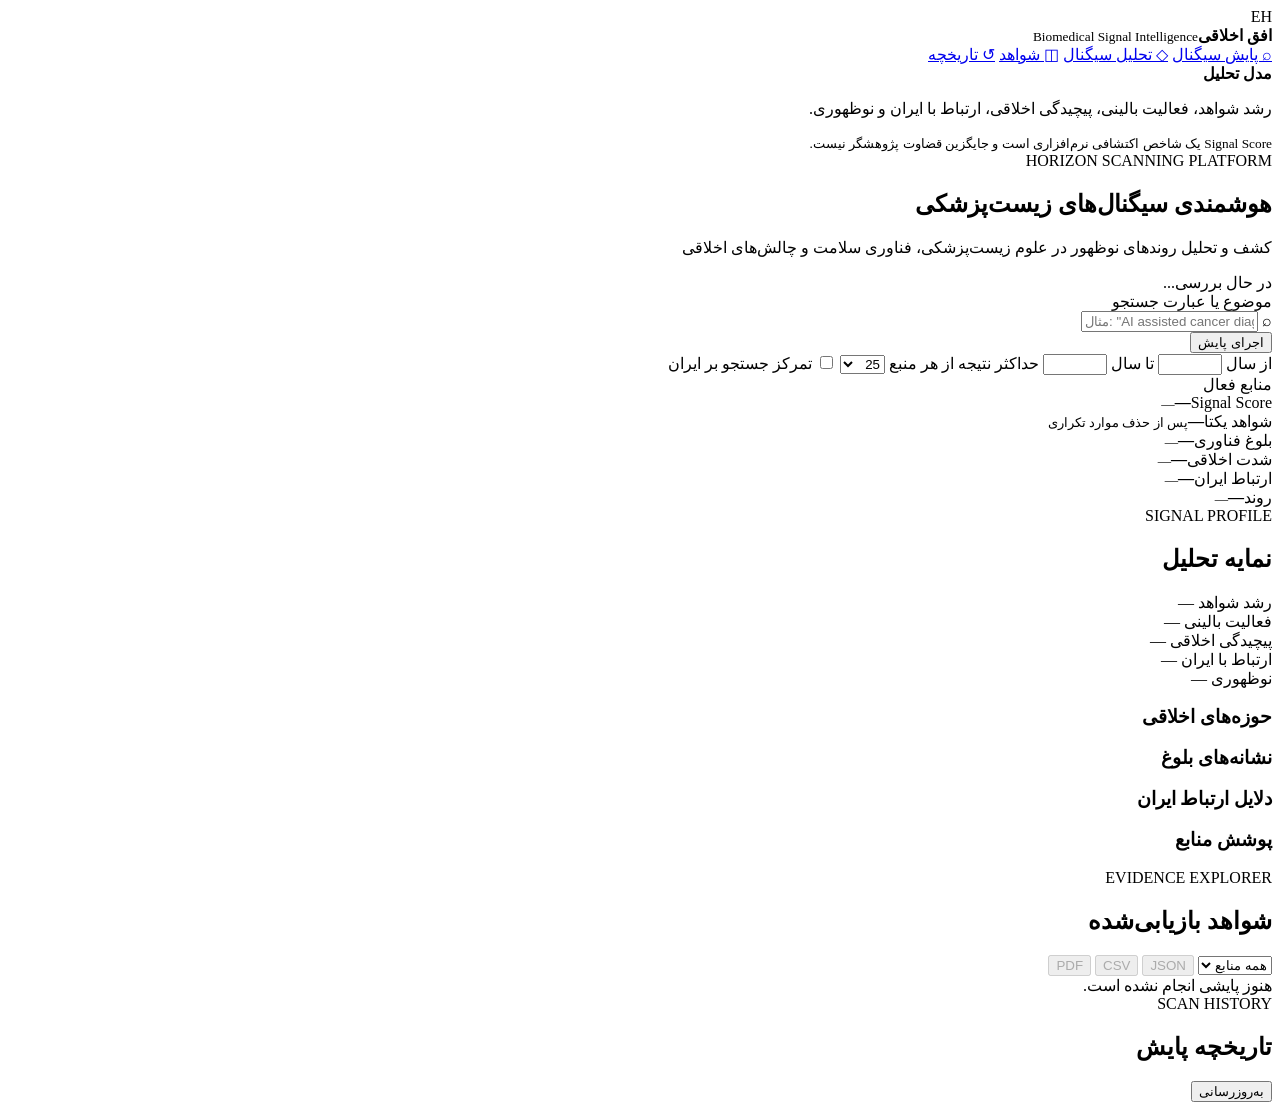
==== frontend/index.html @ 9fa554d2 "Add AdvancedSignalIntake full-stack app and GitHub Pages deployment" ====
<!doctype html>
<html lang="fa" dir="rtl">
<head>
<meta charset="utf-8">
<meta name="viewport" content="width=device-width,initial-scale=1">
<title>افق اخلاقی - Biomedical Signal Intelligence</title>
<link rel="stylesheet" href="/styles.css">
</head>
<body>
<div class="shell">
  <aside class="sidebar">
    <div class="brand"><span>EH</span><div><b>افق اخلاقی</b><small>Biomedical Signal Intelligence</small></div></div>
    <nav>
      <a href="#scan" class="active">⌕ پایش سیگنال</a>
      <a href="#overview">◇ تحلیل سیگنال</a>
      <a href="#evidence">◫ شواهد</a>
      <a href="#history">↺ تاریخچه</a>
    </nav>
    <div class="method">
      <strong>مدل تحلیل</strong>
      <p>رشد شواهد، فعالیت بالینی، پیچیدگی اخلاقی، ارتباط با ایران و نوظهوری.</p>
      <small>Signal Score یک شاخص اکتشافی نرم‌افزاری است و جایگزین قضاوت پژوهشگر نیست.</small>
    </div>
  </aside>

  <main>
    <section id="scan" class="hero-search">
      <div class="hero-overlay"></div>

      <div class="hero-content">
        <div class="hero-heading">
          <div>
            <span class="eyebrow hero-eyebrow">HORIZON SCANNING PLATFORM</span>
            <h1>هوشمندی سیگنال‌های زیست‌پزشکی</h1>
            <p>
              کشف و تحلیل روندهای نوظهور در علوم زیست‌پزشکی، فناوری سلامت و چالش‌های اخلاقی
            </p>
          </div>
          <div id="health" class="health hero-health">در حال بررسی...</div>
        </div>

        <div class="hero-search-card">
          <div class="hero-search-main">
            <label class="query-field hero-query">
              <span>موضوع یا عبارت جستجو</span>
              <div class="query-input-wrap">
                <span class="search-symbol">⌕</span>
                <input id="query" dir="ltr" placeholder='مثال: "AI assisted cancer diagnosis"'>
              </div>
            </label>

            <button id="runBtn" class="primary hero-run">اجرای پایش</button>
          </div>

          <div class="hero-options">
            <label>از سال
              <input id="fromYear" type="number" min="1900" max="2100">
            </label>

            <label>تا سال
              <input id="toYear" type="number" min="1900" max="2100">
            </label>

            <label>حداکثر نتیجه از هر منبع
              <select id="maxResults">
                <option>10</option>
                <option selected>25</option>
                <option>50</option>
                <option>100</option>
              </select>
            </label>

            <label class="iran-check hero-iran">
              <input id="iranFocus" type="checkbox">
              <span>تمرکز جستجو بر ایران</span>
            </label>
          </div>

          <div class="hero-sources">
            <div class="source-title">منابع فعال</div>
            <div id="sourceChecks" class="source-checks"></div>
          </div>
        </div>
      </div>
    </section>

    <section id="overview" class="metric-grid">
      <article><span>Signal Score</span><strong id="score">—</strong><small id="priority">—</small></article>
      <article><span>شواهد یکتا</span><strong id="evidenceCount">—</strong><small>پس از حذف موارد تکراری</small></article>
      <article><span>بلوغ فناوری</span><strong id="maturity">—</strong><small id="maturityScore">—</small></article>
      <article><span>شدت اخلاقی</span><strong id="ethics">—</strong><small id="ethicsScore">—</small></article>
      <article><span>ارتباط ایران</span><strong id="iran">—</strong><small id="iranScore">—</small></article>
      <article><span>روند</span><strong id="trend">—</strong><small id="trendDetail">—</small></article>
    </section>

    <section class="panel">
      <div class="section-head">
        <div><span class="eyebrow">SIGNAL PROFILE</span><h2>نمایه تحلیل</h2></div>
      </div>
      <div class="bars">
        <div><label>رشد شواهد <span id="barTrendText">—</span></label><i><b id="barTrend"></b></i></div>
        <div><label>فعالیت بالینی <span id="barClinicalText">—</span></label><i><b id="barClinical"></b></i></div>
        <div><label>پیچیدگی اخلاقی <span id="barEthicsText">—</span></label><i><b id="barEthics"></b></i></div>
        <div><label>ارتباط با ایران <span id="barIranText">—</span></label><i><b id="barIran"></b></i></div>
        <div><label>نوظهوری <span id="barNoveltyText">—</span></label><i><b id="barNovelty"></b></i></div>
      </div>
      <div class="analysis-grid">
        <div><h3>حوزه‌های اخلاقی</h3><div id="ethicsDomains" class="tags"></div></div>
        <div><h3>نشانه‌های بلوغ</h3><div id="maturityMarkers" class="tags"></div></div>
        <div><h3>دلایل ارتباط ایران</h3><div id="iranReasons" class="tags"></div></div>
        <div><h3>پوشش منابع</h3><div id="sourceCounts" class="tags"></div></div>
      </div>
      <div id="warnings" class="warnings" hidden></div>
    </section>

    <section id="evidence" class="panel">
      <div class="section-head">
        <div><span class="eyebrow">EVIDENCE EXPLORER</span><h2>شواهد بازیابی‌شده</h2></div>
        <div class="actions">
          <select id="evidenceSource"><option value="all">همه منابع</option></select>
          <button id="jsonBtn" disabled>JSON</button>
          <button id="csvBtn" disabled>CSV</button>
          <button id="pdfBtn" disabled>PDF</button>
        </div>
      </div>
      <div id="evidenceList" class="evidence-list"><div class="empty">هنوز پایشی انجام نشده است.</div></div>
    </section>

    <section id="history" class="panel">
      <div class="section-head"><div><span class="eyebrow">SCAN HISTORY</span><h2>تاریخچه پایش</h2></div><button id="refreshHistory">به‌روزرسانی</button></div>
      <div id="historyList" class="history-list"></div>
    </section>
  </main>
</div>
<script src="/app.js"></script>
</body>
</html>
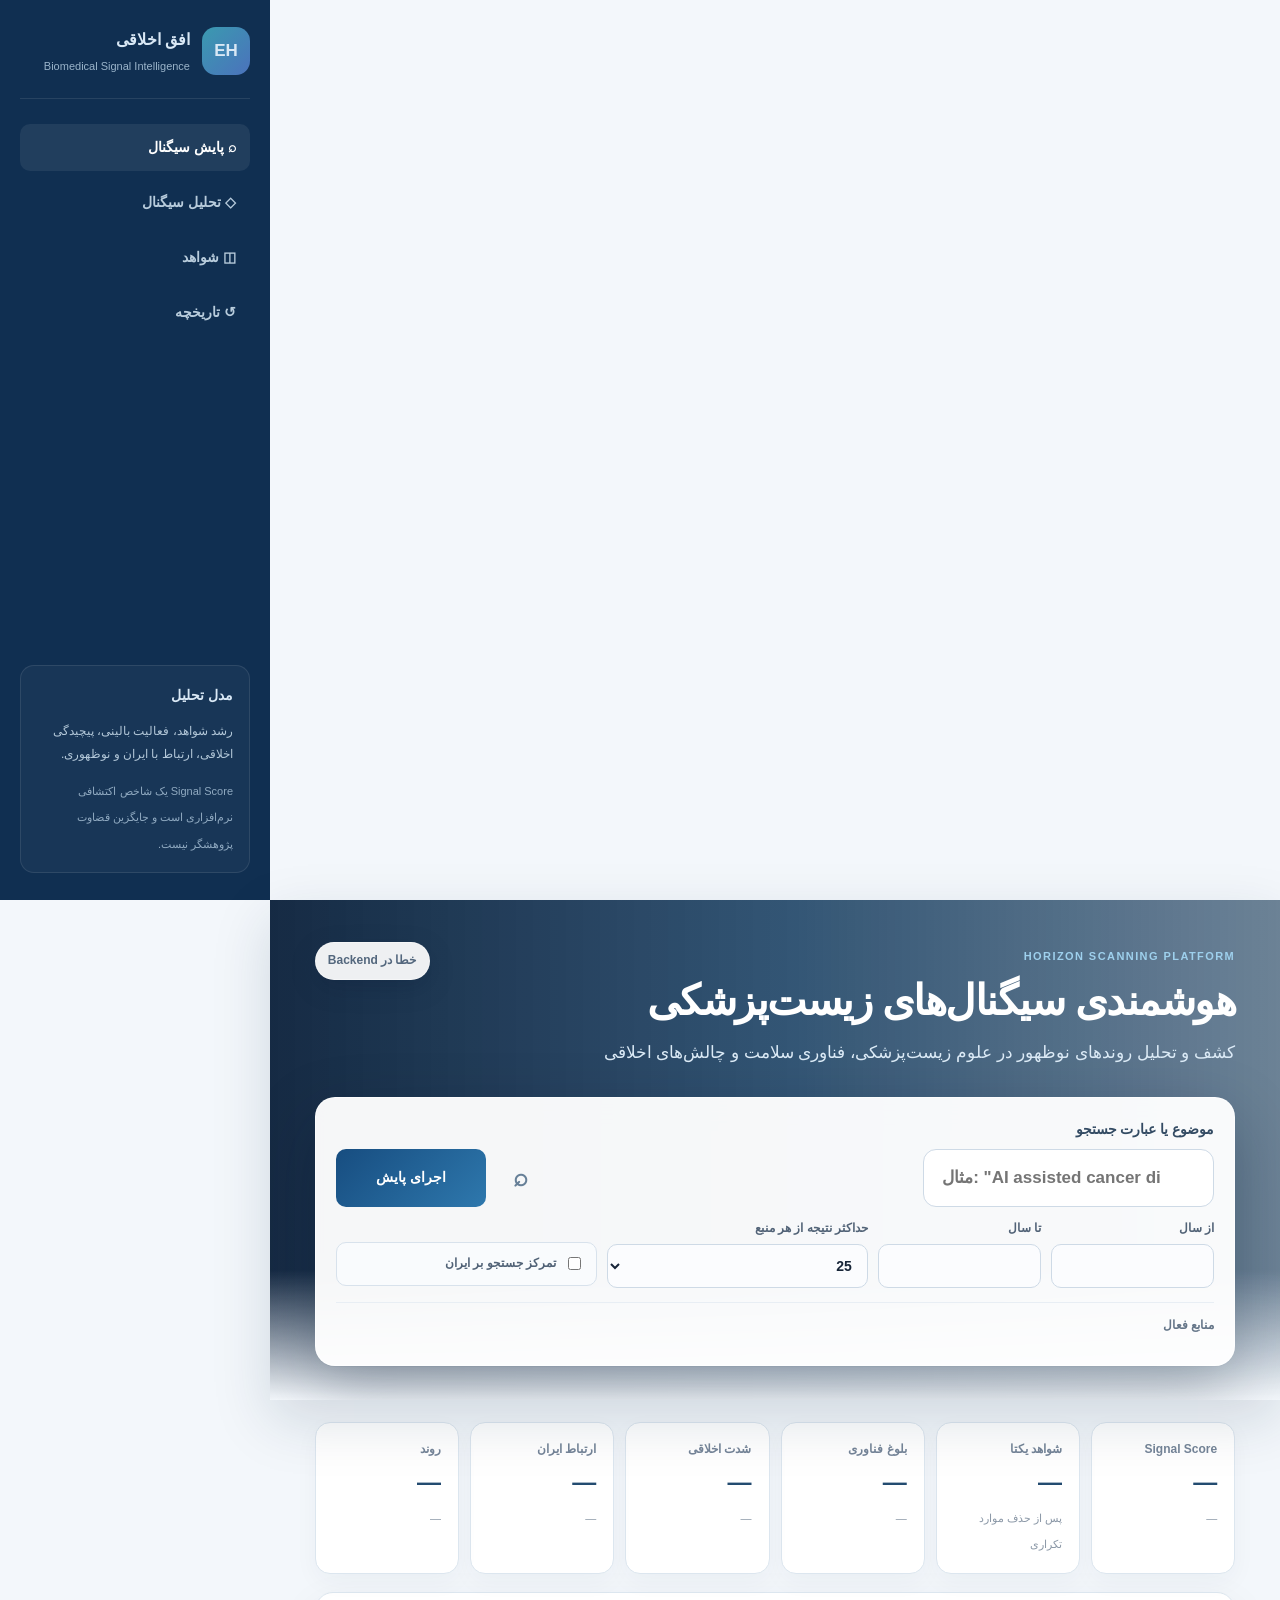
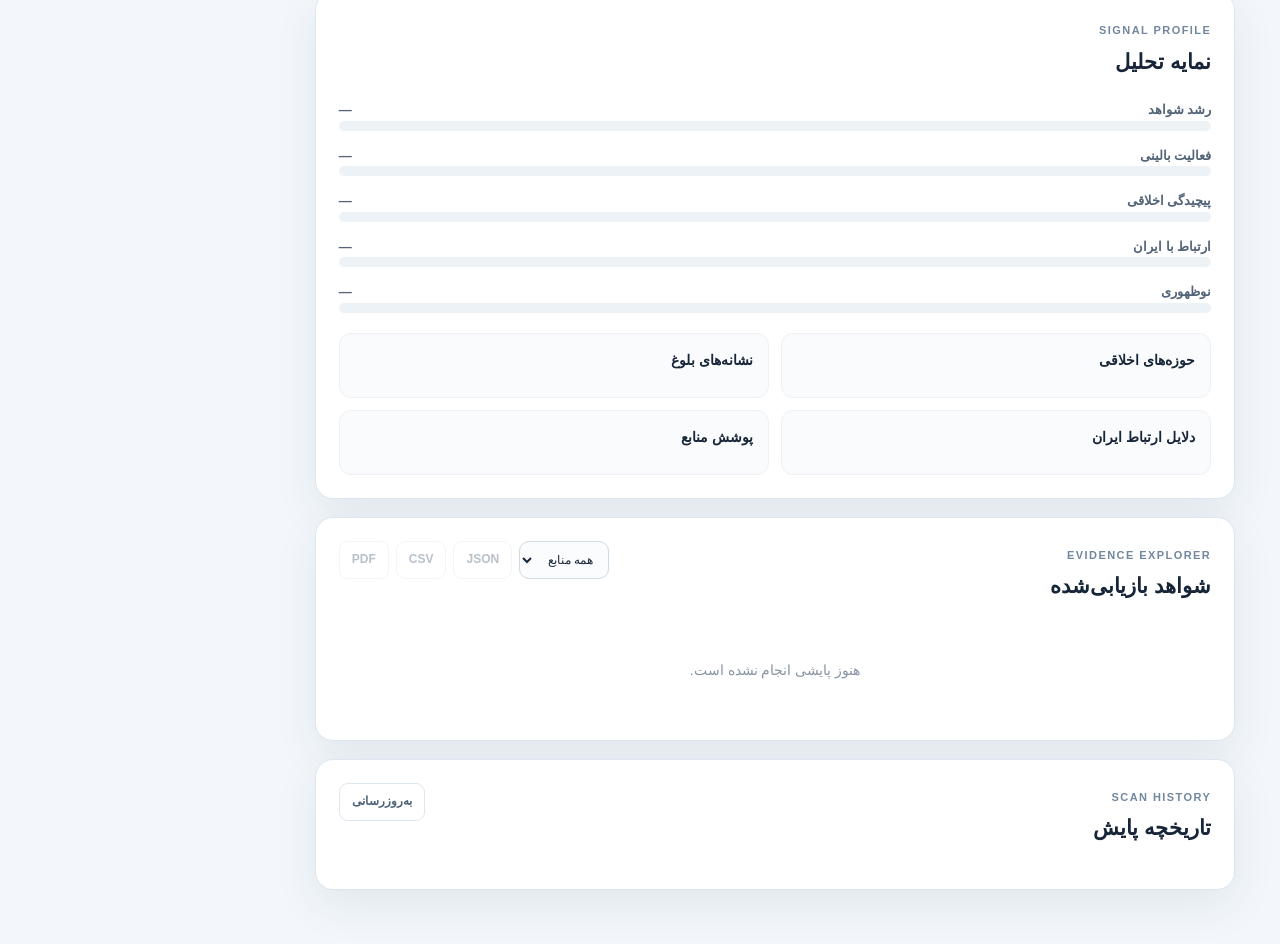
==== commit 52b1b710: "Make frontend assets work behind /signals reverse proxy" ====
--- a/frontend/index.html
+++ b/frontend/index.html
@@ -4,7 +4,7 @@
 <meta charset="utf-8">
 <meta name="viewport" content="width=device-width,initial-scale=1">
 <title>افق اخلاقی - Biomedical Signal Intelligence</title>
-<link rel="stylesheet" href="/styles.css">
+<link rel="stylesheet" href="./styles.css">
 </head>
 <body>
 <div class="shell">
@@ -26,15 +26,12 @@
   <main>
     <section id="scan" class="hero-search">
       <div class="hero-overlay"></div>
-
       <div class="hero-content">
         <div class="hero-heading">
           <div>
             <span class="eyebrow hero-eyebrow">HORIZON SCANNING PLATFORM</span>
             <h1>هوشمندی سیگنال‌های زیست‌پزشکی</h1>
-            <p>
-              کشف و تحلیل روندهای نوظهور در علوم زیست‌پزشکی، فناوری سلامت و چالش‌های اخلاقی
-            </p>
+            <p>کشف و تحلیل روندهای نوظهور در علوم زیست‌پزشکی، فناوری سلامت و چالش‌های اخلاقی</p>
           </div>
           <div id="health" class="health hero-health">در حال بررسی...</div>
         </div>
@@ -48,32 +45,16 @@
                 <input id="query" dir="ltr" placeholder='مثال: "AI assisted cancer diagnosis"'>
               </div>
             </label>
-
             <button id="runBtn" class="primary hero-run">اجرای پایش</button>
           </div>
 
           <div class="hero-options">
-            <label>از سال
-              <input id="fromYear" type="number" min="1900" max="2100">
+            <label>از سال<input id="fromYear" type="number" min="1900" max="2100"></label>
+            <label>تا سال<input id="toYear" type="number" min="1900" max="2100"></label>
+            <label>حداکثر نتیجه از هر منبع
+              <select id="maxResults"><option>10</option><option selected>25</option><option>50</option><option>100</option></select>
             </label>
-
-            <label>تا سال
-              <input id="toYear" type="number" min="1900" max="2100">
-            </label>
-
-            <label>حداکثر نتیجه از هر منبع
-              <select id="maxResults">
-                <option>10</option>
-                <option selected>25</option>
-                <option>50</option>
-                <option>100</option>
-              </select>
-            </label>
-
-            <label class="iran-check hero-iran">
-              <input id="iranFocus" type="checkbox">
-              <span>تمرکز جستجو بر ایران</span>
-            </label>
+            <label class="iran-check hero-iran"><input id="iranFocus" type="checkbox"><span>تمرکز جستجو بر ایران</span></label>
           </div>
 
           <div class="hero-sources">
@@ -94,9 +75,7 @@
     </section>
 
     <section class="panel">
-      <div class="section-head">
-        <div><span class="eyebrow">SIGNAL PROFILE</span><h2>نمایه تحلیل</h2></div>
-      </div>
+      <div class="section-head"><div><span class="eyebrow">SIGNAL PROFILE</span><h2>نمایه تحلیل</h2></div></div>
       <div class="bars">
         <div><label>رشد شواهد <span id="barTrendText">—</span></label><i><b id="barTrend"></b></i></div>
         <div><label>فعالیت بالینی <span id="barClinicalText">—</span></label><i><b id="barClinical"></b></i></div>
@@ -118,9 +97,7 @@
         <div><span class="eyebrow">EVIDENCE EXPLORER</span><h2>شواهد بازیابی‌شده</h2></div>
         <div class="actions">
           <select id="evidenceSource"><option value="all">همه منابع</option></select>
-          <button id="jsonBtn" disabled>JSON</button>
-          <button id="csvBtn" disabled>CSV</button>
-          <button id="pdfBtn" disabled>PDF</button>
+          <button id="jsonBtn" disabled>JSON</button><button id="csvBtn" disabled>CSV</button><button id="pdfBtn" disabled>PDF</button>
         </div>
       </div>
       <div id="evidenceList" class="evidence-list"><div class="empty">هنوز پایشی انجام نشده است.</div></div>
@@ -132,6 +109,6 @@
     </section>
   </main>
 </div>
-<script src="/app.js"></script>
+<script src="./app.js"></script>
 </body>
 </html>
--- a/frontend/styles.css
+++ b/frontend/styles.css
@@ -0,0 +1,253 @@
+*{box-sizing:border-box}
+:root{
+ --bg:#f3f7fb;--card:#fff;--text:#172538;--muted:#64758a;--line:#dce6ef;
+ --navy:#12385f;--blue:#276da8;--soft:#eef5fb;--green:#277a59;--red:#a34a52;
+ --amber:#966613;--shadow:0 16px 44px rgba(28,52,78,.08)
+}
+html{scroll-behavior:smooth}
+body{
+ margin:0;background:var(--bg);color:var(--text);
+ font-family:Tahoma,"Segoe UI",Arial,sans-serif;
+ font-size:16px;line-height:1.65
+}
+button,input,select{font:inherit}
+button{cursor:pointer}
+.shell{display:grid;grid-template-columns:minmax(0,1fr) 270px;min-height:100vh}
+
+/* Sidebar */
+.sidebar{
+ grid-column:2;position:sticky;top:0;height:100vh;background:#102f51;color:#d9e8f5;
+ padding:27px 20px;display:flex;flex-direction:column
+}
+.brand{display:flex;gap:12px;align-items:center;padding-bottom:23px;border-bottom:1px solid #ffffff18}
+.brand>span{
+ width:48px;height:48px;border-radius:14px;display:grid;place-items:center;
+ background:linear-gradient(135deg,#3a9ab0,#4b72bc);font-weight:900;font-size:17px
+}
+.brand b,.brand small{display:block}
+.brand b{font-size:16px}
+.brand small{font-size:11px;color:#9ab4ca;margin-top:3px}
+nav{display:grid;gap:8px;margin-top:25px}
+nav a{
+ color:#b8ccdc;text-decoration:none;padding:12px 14px;border-radius:10px;
+ font-size:14px;font-weight:700
+}
+nav a:hover,nav a.active{color:#fff;background:#ffffff12}
+.method{
+ margin-top:auto;border:1px solid #ffffff18;background:#ffffff09;padding:16px;border-radius:14px
+}
+.method strong{font-size:14px}
+.method p{font-size:12px;line-height:1.85;color:#b2c7d8}
+.method small{font-size:11px;color:#8fa9c0;line-height:1.8}
+
+main{grid-column:1;padding:0 clamp(20px,3.5vw,48px) 36px;min-width:0}
+
+/* Hero + Search */
+.hero-search{
+ position:relative;min-height:500px;margin:0 calc(clamp(20px,3.5vw,48px) * -1) 22px;
+ padding:42px clamp(20px,3.5vw,48px) 34px;overflow:hidden;
+ background:
+  linear-gradient(90deg,rgba(7,29,56,.94),rgba(9,50,87,.82) 52%,rgba(10,45,77,.58)),
+  url("/header-hero.webp") center top/cover no-repeat;
+ box-shadow:0 20px 55px rgba(13,42,70,.15)
+}
+.hero-search::after{
+ content:"";position:absolute;inset:auto 0 0;height:130px;
+ background:linear-gradient(transparent,var(--bg));pointer-events:none
+}
+.hero-content{position:relative;z-index:2;max-width:1240px;margin-inline:auto}
+.hero-heading{
+ display:flex;justify-content:space-between;align-items:flex-start;gap:20px;
+ color:#fff;margin-bottom:27px
+}
+.hero-heading h1{
+ margin:6px 0 8px;font-size:clamp(30px,3.3vw,46px);line-height:1.3;letter-spacing:-.035em
+}
+.hero-heading p{
+ margin:0;max-width:760px;font-size:17px;line-height:1.9;color:#dcebf7;font-weight:500
+}
+.hero-eyebrow{color:#9ed0ed!important;font-size:11px!important}
+.health{
+ font-size:12px;padding:8px 12px;border-radius:999px;background:#ffffffed;
+ border:1px solid #ffffff66;color:#53677d;font-weight:700;white-space:nowrap
+}
+.health.ok{background:#e9f6ef;color:var(--green)}
+.hero-health{box-shadow:0 8px 24px #071d3840}
+
+.hero-search-card{
+ background:rgba(255,255,255,.96);backdrop-filter:blur(13px);
+ border:1px solid rgba(255,255,255,.7);border-radius:20px;padding:20px;
+ box-shadow:0 24px 65px rgba(2,20,42,.27)
+}
+.hero-search-main{
+ display:grid;grid-template-columns:minmax(0,1fr) auto;gap:12px;align-items:end
+}
+.hero-query>span{font-size:14px;color:#334b63;margin-bottom:2px}
+.query-input-wrap{position:relative}
+.search-symbol{
+ position:absolute;left:15px;top:50%;transform:translateY(-50%);
+ color:#678098;font-size:25px;z-index:1
+}
+.hero-query input{
+ height:58px;padding:0 52px 0 18px;font-size:17px;
+ border-radius:13px;background:#fff;text-align:left
+}
+.hero-run{
+ height:58px;min-width:150px;border-radius:13px;font-size:15px
+}
+.hero-options{
+ display:grid;grid-template-columns:.75fr .75fr 1.2fr 1.2fr;gap:10px;
+ margin-top:12px
+}
+.hero-options label,.hero-sources .source-title{font-size:12px}
+.hero-options input,.hero-options select{height:44px;font-size:14px}
+.hero-iran{
+ display:flex!important;flex-direction:row!important;align-items:center!important;
+ justify-content:flex-start;gap:8px!important;height:44px;margin-top:23px!important;
+ border:1px solid #d8e2ec;border-radius:10px;padding:0 12px;background:#f9fbfd
+}
+.hero-iran input{width:auto;height:auto}
+.hero-sources{
+ margin-top:14px;padding-top:13px;border-top:1px solid #e8eef4
+}
+
+/* Common panels */
+.panel{
+ background:var(--card);border:1px solid var(--line);border-radius:18px;
+ padding:23px;box-shadow:var(--shadow);margin-bottom:18px
+}
+.section-head{
+ display:flex;justify-content:space-between;align-items:flex-start;gap:15px;margin-bottom:18px
+}
+.section-head h2{font-size:21px;margin:2px 0}
+.section-head p{font-size:14px;color:var(--muted);margin:5px 0}
+.eyebrow{font-size:11px;letter-spacing:.13em;color:#71879f;font-weight:900}
+.primary{
+ border:0;background:linear-gradient(135deg,#174d80,#2e78ad);color:white;
+ padding:12px 20px;border-radius:10px;font-weight:800;font-size:14px
+}
+.primary:disabled{opacity:.55;cursor:wait}
+
+label{display:grid;gap:6px;font-size:13px;font-weight:800;color:#526377}
+input,select{
+ height:45px;border:1px solid #cedae6;background:#fbfcfe;border-radius:10px;
+ padding:0 11px;outline:none;color:var(--text);font-size:14px
+}
+input:focus,select:focus{border-color:#76a2c8;box-shadow:0 0 0 3px #397bb017}
+
+/* Sources */
+.source-title{font-size:13px;font-weight:800;color:#647588;margin-bottom:9px}
+.source-checks{display:flex;gap:9px;flex-wrap:wrap}
+.source-check{
+ display:flex;align-items:center;gap:8px;border:1px solid #dce5ee;padding:9px 11px;
+ border-radius:10px;font-size:13px;background:#fafcff
+}
+.source-check input,.iran-check input{height:auto;width:auto}
+.source-check small{display:block;color:#8b97a4;font-size:10px;line-height:1.5}
+.source-check.disabled{opacity:.55}
+
+/* Metrics */
+.metric-grid{
+ display:grid;grid-template-columns:repeat(6,1fr);gap:11px;margin-bottom:18px
+}
+.metric-grid article{
+ background:#fff;border:1px solid var(--line);padding:17px;border-radius:15px;
+ box-shadow:0 8px 25px rgba(31,55,80,.04)
+}
+.metric-grid span{display:block;font-size:12px;color:#758598;font-weight:800}
+.metric-grid strong{display:block;font-size:24px;margin:5px 0;color:#234b70;line-height:1.4}
+.metric-grid small{font-size:11px;color:#8b98a7;line-height:1.6}
+
+/* Signal profile */
+.bars{display:grid;gap:14px}
+.bars>div label{display:flex;justify-content:space-between;font-size:13px}
+.bars i{display:block;height:10px;border-radius:99px;background:#edf2f6;overflow:hidden}
+.bars b{
+ display:block;height:100%;width:0;
+ background:linear-gradient(90deg,#2f76ad,#3a9bac);border-radius:99px;transition:.3s
+}
+.analysis-grid{display:grid;grid-template-columns:repeat(2,1fr);gap:12px;margin-top:20px}
+.analysis-grid>div{
+ border:1px solid #edf1f5;background:#fafbfd;border-radius:12px;padding:15px
+}
+.analysis-grid h3{font-size:14px;margin:0 0 10px}
+.tags{display:flex;gap:6px;flex-wrap:wrap}
+.tag{font-size:12px;border-radius:7px;padding:6px 8px;background:#eaf2f9;color:#3b6485}
+.warnings{
+ margin-top:14px;background:#fff5e5;border:1px solid #eedcae;color:#805d19;
+ padding:12px;border-radius:10px;font-size:12px;line-height:1.8
+}
+
+/* Actions */
+.actions{display:flex;gap:7px;align-items:center}
+.actions select{height:38px;font-size:12px}
+.actions button,.section-head>button:not(.primary){
+ height:38px;border:1px solid var(--line);background:#fff;border-radius:9px;
+ padding:0 12px;color:#4e6378;font-size:12px;font-weight:700
+}
+.actions button:disabled{opacity:.4}
+
+/* Evidence */
+.evidence-list{display:grid;gap:10px}
+.evidence{border:1px solid #e4eaf0;border-radius:13px;padding:17px}
+.evidence-top{display:flex;justify-content:space-between;gap:10px}
+.badge{
+ font-size:11px;font-weight:900;padding:5px 8px;border-radius:999px;
+ background:#e9f3fb;color:#356a91
+}
+.evidence time{font-size:11px;color:#8996a4}
+.evidence h3{
+ direction:ltr;text-align:left;font-family:Arial,sans-serif;
+ font-size:16px;line-height:1.5;margin:10px 0 6px
+}
+.evidence .meta{
+ direction:ltr;text-align:left;font-size:11px;color:#8491a0;line-height:1.6
+}
+.evidence .abstract{
+ direction:ltr;text-align:left;font-family:Arial,sans-serif;color:#556679;
+ font-size:13px;line-height:1.75;display:-webkit-box;-webkit-line-clamp:3;
+ -webkit-box-orient:vertical;overflow:hidden
+}
+.evidence.open .abstract{-webkit-line-clamp:unset;display:block}
+.evidence-actions{display:flex;gap:13px;margin-top:10px}
+.evidence-actions a,.evidence-actions button{
+ border:0;background:transparent;color:#276da8;font-size:12px;font-weight:800;
+ padding:0;text-decoration:none
+}
+.empty{text-align:center;padding:35px;color:#8794a3;font-size:14px}
+
+/* History */
+.history-list{display:grid;gap:9px}
+.history-item{
+ display:grid;grid-template-columns:1fr auto auto auto;gap:10px;align-items:center;
+ padding:12px;border:1px solid #e5ebf1;border-radius:11px
+}
+.history-item strong{font-size:14px}
+.history-item span{font-size:12px;color:#78889a}
+.history-item button{
+ border:1px solid #d8e2eb;background:#fff;border-radius:8px;font-size:11px;
+ padding:7px 10px
+}
+
+@media(max-width:1150px){
+ .shell{grid-template-columns:minmax(0,1fr) 235px}
+ .metric-grid{grid-template-columns:repeat(3,1fr)}
+ .hero-options{grid-template-columns:repeat(2,1fr)}
+ .hero-iran{margin-top:0!important}
+}
+@media(max-width:780px){
+ .shell{display:block}
+ .sidebar{position:relative;height:auto}
+ .sidebar nav,.method{display:none}
+ main{padding:0 12px 22px}
+ .hero-search{margin:0 -12px 18px;padding:28px 16px 28px;min-height:auto}
+ .hero-heading{flex-direction:column}
+ .hero-heading h1{font-size:30px}
+ .hero-heading p{font-size:15px}
+ .hero-search-main,.hero-options,.analysis-grid{grid-template-columns:1fr}
+ .hero-run{width:100%}
+ .hero-iran{margin-top:0!important}
+ .metric-grid{grid-template-columns:repeat(2,1fr)}
+ .section-head{flex-direction:column}
+ .history-item{grid-template-columns:1fr}
+}
